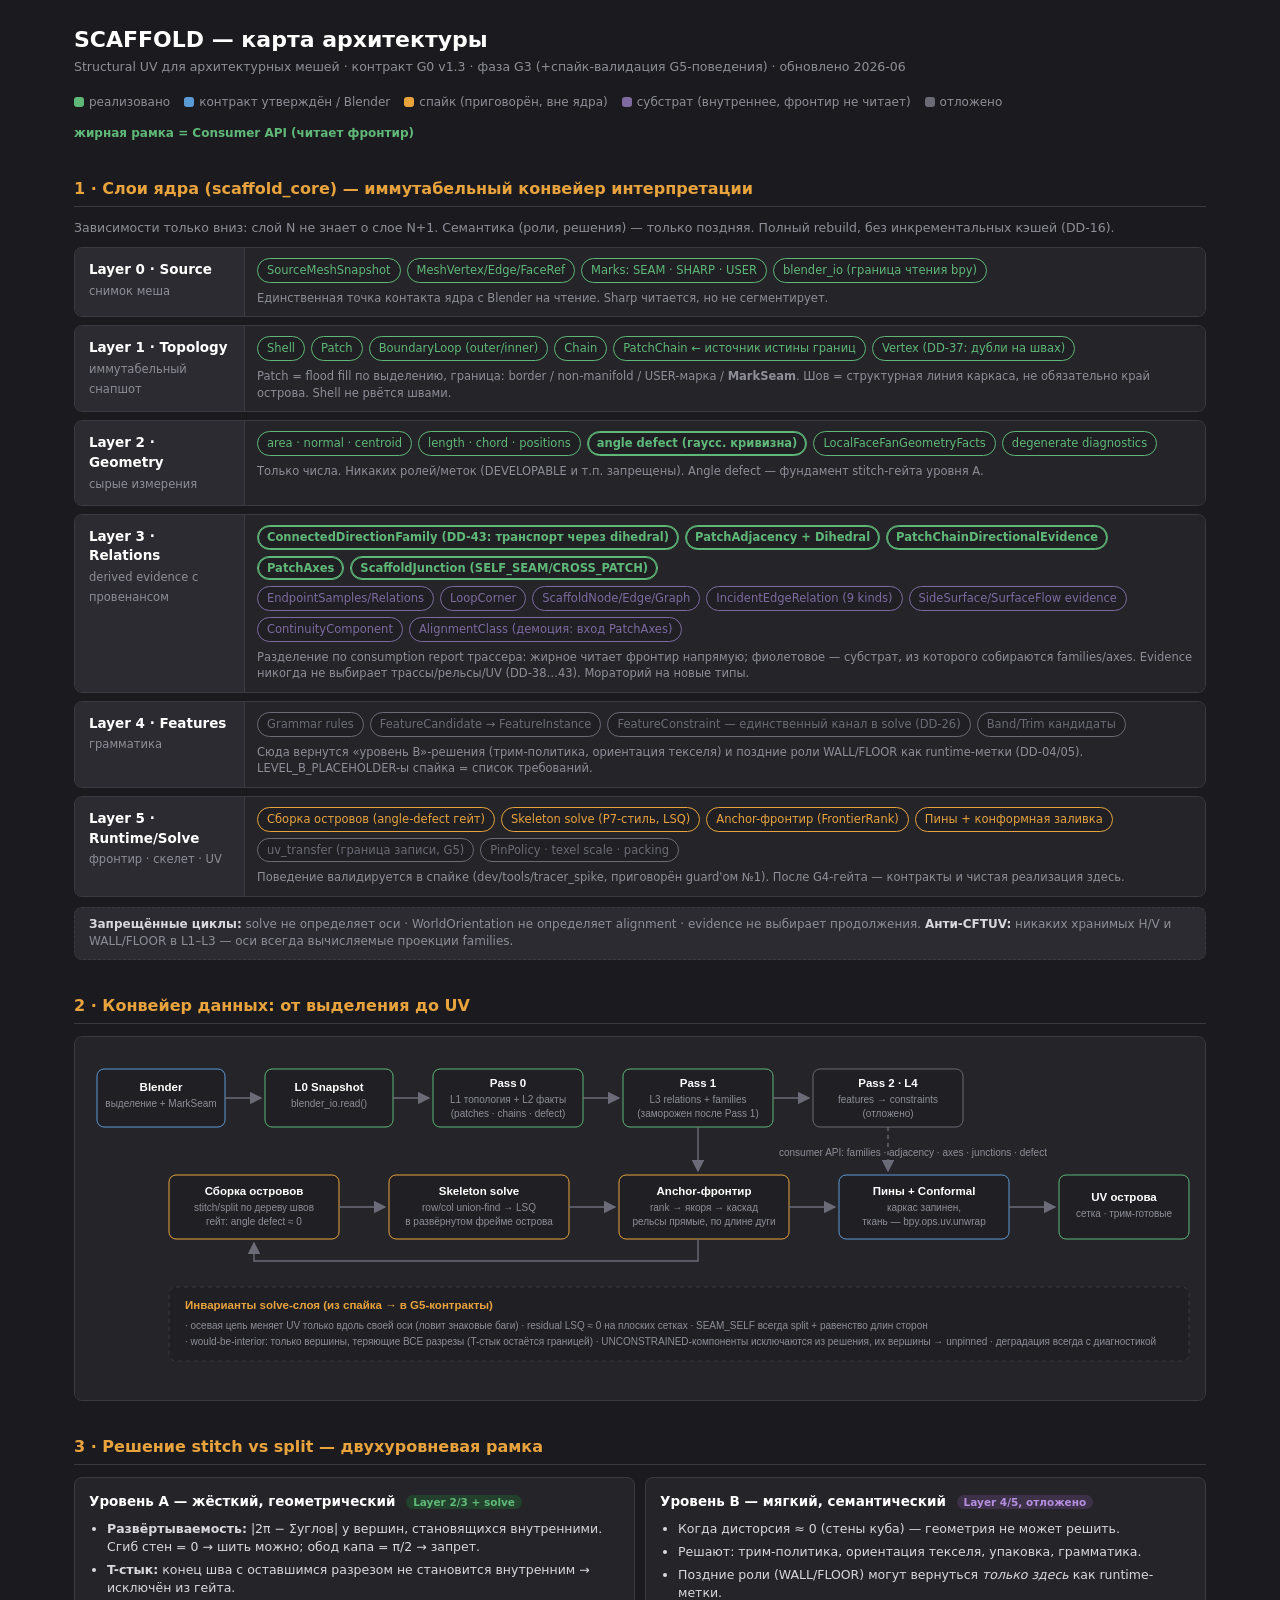
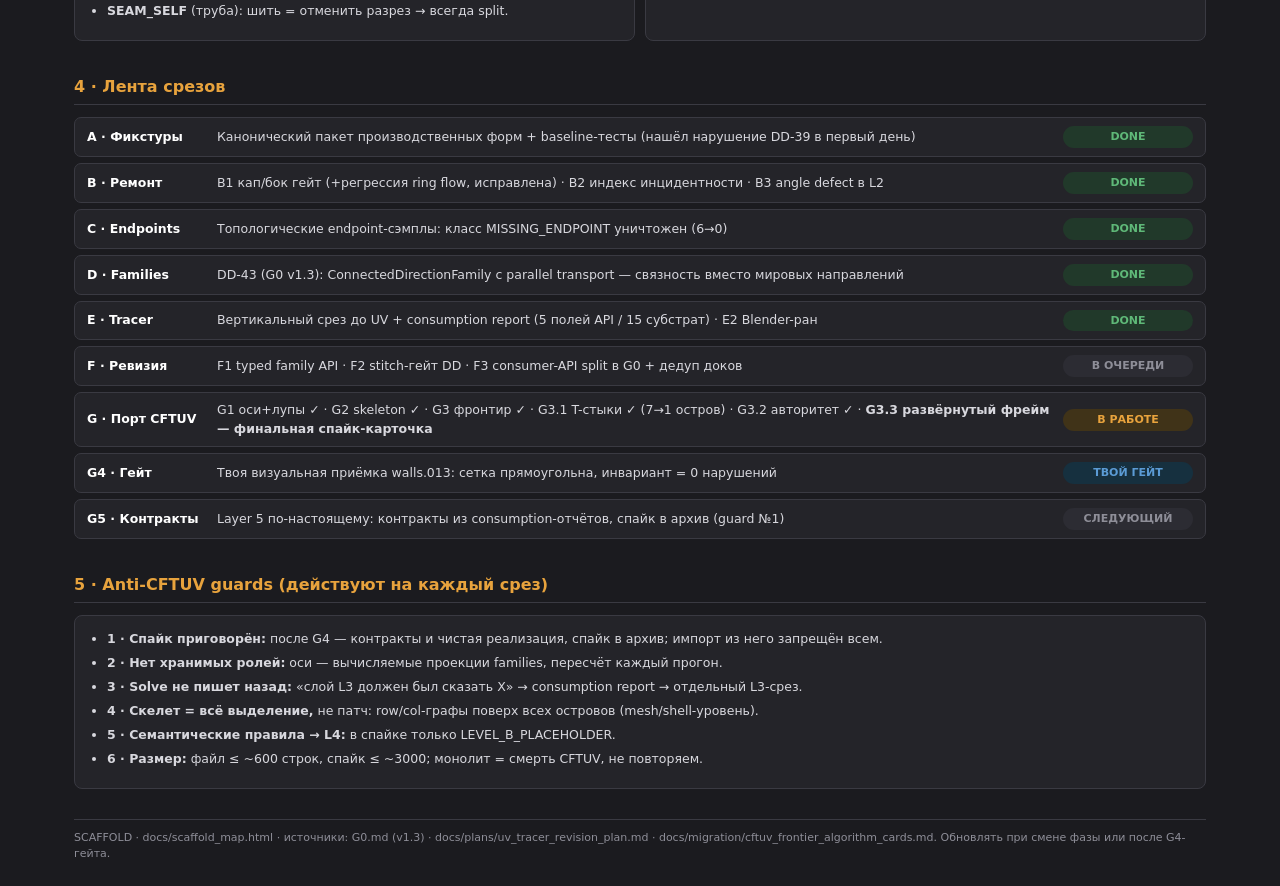
==== docs/scaffold_map.html @ 5257e140 "Add visual architecture map (docs/scaffold_map.html) https://claude.ai/code/session_01RPPLxQ7R5qpK4T" ====
<!DOCTYPE html>
<html lang="ru">
<head>
<meta charset="UTF-8">
<meta name="viewport" content="width=device-width, initial-scale=1.0">
<title>SCAFFOLD — карта архитектуры</title>
<style>
  :root{
    --bg:#1b1b1f; --panel:#242429; --panel2:#2b2b31; --line:#3a3a42;
    --text:#d8d8de; --dim:#8e8e98; --accent:#e8a33d;
    --ok:#5fb878; --contract:#5b9bd5; --spike:#e8a33d; --defer:#6b6b75; --warn:#d56b6b;
    --substrate:#7d6ba0;
  }
  *{box-sizing:border-box}
  body{background:var(--bg);color:var(--text);font:14px/1.45 "Segoe UI",system-ui,sans-serif;margin:0;padding:24px;max-width:1180px;margin-inline:auto}
  h1{font-size:22px;margin:0 0 2px;color:#fff}
  h2{font-size:16px;margin:34px 0 12px;color:var(--accent);border-bottom:1px solid var(--line);padding-bottom:6px}
  .sub{color:var(--dim);font-size:12.5px;margin-bottom:18px}
  .legend{display:flex;flex-wrap:wrap;gap:14px;font-size:12px;color:var(--dim);margin:10px 0 0}
  .dot{display:inline-block;width:10px;height:10px;border-radius:3px;margin-right:5px;vertical-align:-1px}
  /* layer stack */
  .layer{display:grid;grid-template-columns:170px 1fr;gap:0;border:1px solid var(--line);border-radius:8px;margin-bottom:8px;overflow:hidden}
  .layer .name{background:var(--panel2);padding:12px 14px;border-right:1px solid var(--line)}
  .layer .name b{display:block;color:#fff;font-size:13.5px}
  .layer .name span{font-size:11.5px;color:var(--dim)}
  .layer .body{background:var(--panel);padding:10px 12px}
  .chips{display:flex;flex-wrap:wrap;gap:6px}
  .chip{font-size:11.5px;padding:3px 9px;border-radius:20px;border:1px solid var(--line);background:#1f1f24;white-space:nowrap}
  .chip.ok{border-color:var(--ok);color:var(--ok)}
  .chip.contract{border-color:var(--contract);color:var(--contract)}
  .chip.spike{border-color:var(--spike);color:var(--spike)}
  .chip.defer{border-color:var(--defer);color:var(--defer)}
  .chip.substrate{border-color:var(--substrate);color:var(--substrate)}
  .chip.api{box-shadow:0 0 0 1px var(--ok) inset;font-weight:600}
  .note{font-size:11.5px;color:var(--dim);margin-top:7px}
  .rulebar{font-size:12px;color:var(--dim);background:var(--panel2);border:1px dashed var(--line);border-radius:8px;padding:8px 14px;margin:10px 0 0}
  .rulebar b{color:var(--text)}
  /* flow svg */
  .flowwrap{background:var(--panel);border:1px solid var(--line);border-radius:8px;padding:14px;overflow-x:auto}
  svg text{font:11.5px "Segoe UI",sans-serif;fill:var(--text)}
  svg .small{font-size:10px;fill:var(--dim)}
  svg .box{fill:#1f1f24;stroke:var(--line);rx:7}
  svg .ok{stroke:var(--ok)} svg .spike{stroke:var(--spike)} svg .defer{stroke:var(--defer)} svg .blender{stroke:var(--contract)}
  svg .arrow{stroke:#6c6c78;stroke-width:1.4;fill:none;marker-end:url(#arr)}
  svg .title{font-weight:600;fill:#fff}
  /* decision frame */
  .twocol{display:grid;grid-template-columns:1fr 1fr;gap:10px}
  .card{background:var(--panel);border:1px solid var(--line);border-radius:8px;padding:14px}
  .card h3{margin:0 0 8px;font-size:13.5px;color:#fff}
  .card ul{margin:0;padding-left:18px;font-size:12.5px}
  .card li{margin-bottom:5px}
  .card .tag{font-size:10.5px;padding:1px 7px;border-radius:10px;margin-left:6px}
  .tagA{background:#23402c;color:var(--ok)} .tagB{background:#3d3147;color:#b58ee0}
  /* timeline */
  .timeline{display:flex;flex-direction:column;gap:6px}
  .trow{display:grid;grid-template-columns:120px 1fr 130px;gap:10px;background:var(--panel);border:1px solid var(--line);border-radius:7px;padding:8px 12px;font-size:12.5px;align-items:center}
  .trow .slice{font-weight:600;color:#fff}
  .st{font-size:11px;text-align:center;padding:3px 8px;border-radius:12px;font-weight:600}
  .st.done{background:#21392a;color:var(--ok)} .st.wip{background:#403318;color:var(--spike)}
  .st.queue{background:#2c2c33;color:var(--dim)} .st.gate{background:#16303f;color:var(--contract)}
  .guards{font-size:12.5px}
  .guards li{margin-bottom:6px}
  footer{margin-top:30px;color:var(--dim);font-size:11px;border-top:1px solid var(--line);padding-top:10px}
</style>
</head>
<body>

<h1>SCAFFOLD — карта архитектуры</h1>
<div class="sub">Structural UV для архитектурных мешей · контракт G0 v1.3 · фаза G3 (+спайк-валидация G5-поведения) · обновлено 2026-06</div>
<div class="legend">
  <span><span class="dot" style="background:var(--ok)"></span>реализовано</span>
  <span><span class="dot" style="background:var(--contract)"></span>контракт утверждён / Blender</span>
  <span><span class="dot" style="background:var(--spike)"></span>спайк (приговорён, вне ядра)</span>
  <span><span class="dot" style="background:var(--substrate)"></span>субстрат (внутреннее, фронтир не читает)</span>
  <span><span class="dot" style="background:var(--defer)"></span>отложено</span>
  <span style="font-weight:600;color:var(--ok)">жирная рамка = Consumer API (читает фронтир)</span>
</div>

<h2>1 · Слои ядра (scaffold_core) — иммутабельный конвейер интерпретации</h2>
<div class="sub" style="margin-bottom:10px">Зависимости только вниз: слой N не знает о слое N+1. Семантика (роли, решения) — только поздняя. Полный rebuild, без инкрементальных кэшей (DD-16).</div>

<div class="layer">
  <div class="name"><b>Layer 0 · Source</b><span>снимок меша</span></div>
  <div class="body"><div class="chips">
    <span class="chip ok">SourceMeshSnapshot</span><span class="chip ok">MeshVertex/Edge/FaceRef</span>
    <span class="chip ok">Marks: SEAM · SHARP · USER</span><span class="chip ok">blender_io (граница чтения bpy)</span>
  </div><div class="note">Единственная точка контакта ядра с Blender на чтение. Sharp читается, но не сегментирует.</div></div>
</div>

<div class="layer">
  <div class="name"><b>Layer 1 · Topology</b><span>иммутабельный снапшот</span></div>
  <div class="body"><div class="chips">
    <span class="chip ok">Shell</span><span class="chip ok">Patch</span><span class="chip ok">BoundaryLoop (outer/inner)</span>
    <span class="chip ok">Chain</span><span class="chip ok">PatchChain ← источник истины границ</span><span class="chip ok">Vertex (DD-37: дубли на швах)</span>
  </div><div class="note">Patch = flood fill по выделению, граница: border / non-manifold / USER-марка / <b>MarkSeam</b>. Шов = структурная линия каркаса, не обязательно край острова. Shell не рвётся швами.</div></div>
</div>

<div class="layer">
  <div class="name"><b>Layer 2 · Geometry</b><span>сырые измерения</span></div>
  <div class="body"><div class="chips">
    <span class="chip ok">area · normal · centroid</span><span class="chip ok">length · chord · positions</span>
    <span class="chip ok api">angle defect (гаусс. кривизна)</span><span class="chip ok">LocalFaceFanGeometryFacts</span><span class="chip ok">degenerate diagnostics</span>
  </div><div class="note">Только числа. Никаких ролей/меток (DEVELOPABLE и т.п. запрещены). Angle defect — фундамент stitch-гейта уровня A.</div></div>
</div>

<div class="layer">
  <div class="name"><b>Layer 3 · Relations</b><span>derived evidence с провенансом</span></div>
  <div class="body">
    <div class="chips">
      <span class="chip ok api">ConnectedDirectionFamily (DD-43: транспорт через dihedral)</span>
      <span class="chip ok api">PatchAdjacency + Dihedral</span>
      <span class="chip ok api">PatchChainDirectionalEvidence</span>
      <span class="chip ok api">PatchAxes</span>
      <span class="chip ok api">ScaffoldJunction (SELF_SEAM/CROSS_PATCH)</span>
    </div>
    <div class="chips" style="margin-top:6px">
      <span class="chip substrate">EndpointSamples/Relations</span><span class="chip substrate">LoopCorner</span>
      <span class="chip substrate">ScaffoldNode/Edge/Graph</span><span class="chip substrate">IncidentEdgeRelation (9 kinds)</span>
      <span class="chip substrate">SideSurface/SurfaceFlow evidence</span><span class="chip substrate">ContinuityComponent</span>
      <span class="chip substrate">AlignmentClass (демоция: вход PatchAxes)</span>
    </div>
    <div class="note">Разделение по consumption report трассера: жирное читает фронтир напрямую; фиолетовое — субстрат, из которого собираются families/axes. Evidence никогда не выбирает трассы/рельсы/UV (DD-38…43). Мораторий на новые типы.</div>
  </div>
</div>

<div class="layer">
  <div class="name"><b>Layer 4 · Features</b><span>грамматика</span></div>
  <div class="body"><div class="chips">
    <span class="chip defer">Grammar rules</span><span class="chip defer">FeatureCandidate → FeatureInstance</span>
    <span class="chip defer">FeatureConstraint — единственный канал в solve (DD-26)</span><span class="chip defer">Band/Trim кандидаты</span>
  </div><div class="note">Сюда вернутся «уровень B»-решения (трим-политика, ориентация текселя) и поздние роли WALL/FLOOR как runtime-метки (DD-04/05). LEVEL_B_PLACEHOLDER-ы спайка = список требований.</div></div>
</div>

<div class="layer">
  <div class="name"><b>Layer 5 · Runtime/Solve</b><span>фронтир · скелет · UV</span></div>
  <div class="body"><div class="chips">
    <span class="chip spike">Сборка островов (angle-defect гейт)</span><span class="chip spike">Skeleton solve (P7-стиль, LSQ)</span>
    <span class="chip spike">Anchor-фронтир (FrontierRank)</span><span class="chip spike">Пины + конформная заливка</span>
    <span class="chip defer">uv_transfer (граница записи, G5)</span><span class="chip defer">PinPolicy · texel scale · packing</span>
  </div><div class="note">Поведение валидируется в спайке (dev/tools/tracer_spike, приговорён guard'ом №1). После G4-гейта — контракты и чистая реализация здесь.</div></div>
</div>

<div class="rulebar"><b>Запрещённые циклы:</b> solve не определяет оси · WorldOrientation не определяет alignment · evidence не выбирает продолжения. <b>Анти-CFTUV:</b> никаких хранимых H/V и WALL/FLOOR в L1–L3 — оси всегда вычисляемые проекции families.</div>

<h2>2 · Конвейер данных: от выделения до UV</h2>
<div class="flowwrap">
<svg viewBox="0 0 1110 330" width="1110" height="330">
  <defs><marker id="arr" markerWidth="9" markerHeight="9" refX="8" refY="4.5" orient="auto"><path d="M0,0 L9,4.5 L0,9 z" fill="#6c6c78"/></marker></defs>

  <!-- row 1: passes -->
  <rect class="box blender" x="8"   y="18" width="128" height="58"/>
  <text x="72"  y="40" text-anchor="middle" class="title">Blender</text>
  <text x="72"  y="56" text-anchor="middle" class="small">выделение + MarkSeam</text>

  <rect class="box ok" x="176" y="18" width="128" height="58"/>
  <text x="240" y="40" text-anchor="middle" class="title">L0 Snapshot</text>
  <text x="240" y="56" text-anchor="middle" class="small">blender_io.read()</text>

  <rect class="box ok" x="344" y="18" width="150" height="58"/>
  <text x="419" y="36" text-anchor="middle" class="title">Pass 0</text>
  <text x="419" y="52" text-anchor="middle" class="small">L1 топология + L2 факты</text>
  <text x="419" y="66" text-anchor="middle" class="small">(patches · chains · defect)</text>

  <rect class="box ok" x="534" y="18" width="150" height="58"/>
  <text x="609" y="36" text-anchor="middle" class="title">Pass 1</text>
  <text x="609" y="52" text-anchor="middle" class="small">L3 relations + families</text>
  <text x="609" y="66" text-anchor="middle" class="small">(заморожен после Pass 1)</text>

  <rect class="box defer" x="724" y="18" width="150" height="58"/>
  <text x="799" y="36" text-anchor="middle" class="title">Pass 2 · L4</text>
  <text x="799" y="52" text-anchor="middle" class="small">features → constraints</text>
  <text x="799" y="66" text-anchor="middle" class="small">(отложено)</text>

  <path class="arrow" d="M136 47 H172"/><path class="arrow" d="M304 47 H340"/>
  <path class="arrow" d="M494 47 H530"/><path class="arrow" d="M684 47 H720"/>

  <!-- down arrow to solve row -->
  <path class="arrow" d="M609 76 V120"/>
  <path class="arrow" d="M799 76 V120" stroke-dasharray="4 4"/>
  <text x="690" y="105" class="small">consumer API: families · adjacency · axes · junctions · defect</text>

  <!-- row 2: solve chain -->
  <rect class="box spike" x="80"  y="124" width="170" height="64"/>
  <text x="165" y="144" text-anchor="middle" class="title">Сборка островов</text>
  <text x="165" y="160" text-anchor="middle" class="small">stitch/split по дереву швов</text>
  <text x="165" y="174" text-anchor="middle" class="small">гейт: angle defect ≈ 0</text>

  <rect class="box spike" x="300" y="124" width="180" height="64"/>
  <text x="390" y="144" text-anchor="middle" class="title">Skeleton solve</text>
  <text x="390" y="160" text-anchor="middle" class="small">row/col union-find → LSQ</text>
  <text x="390" y="174" text-anchor="middle" class="small">в развёрнутом фрейме острова</text>

  <rect class="box spike" x="530" y="124" width="170" height="64"/>
  <text x="615" y="144" text-anchor="middle" class="title">Anchor-фронтир</text>
  <text x="615" y="160" text-anchor="middle" class="small">rank → якоря → каскад</text>
  <text x="615" y="174" text-anchor="middle" class="small">рельсы прямые, по длине дуги</text>

  <rect class="box blender" x="750" y="124" width="170" height="64"/>
  <text x="835" y="144" text-anchor="middle" class="title">Пины + Conformal</text>
  <text x="835" y="160" text-anchor="middle" class="small">каркас запинен,</text>
  <text x="835" y="174" text-anchor="middle" class="small">ткань — bpy.ops.uv.unwrap</text>

  <rect class="box ok" x="970" y="124" width="130" height="64"/>
  <text x="1035" y="150" text-anchor="middle" class="title">UV острова</text>
  <text x="1035" y="166" text-anchor="middle" class="small">сетка · трим-готовые</text>

  <path class="arrow" d="M609 188 V210 H165 V192" fill="none" transform="translate(0,0)"/>
  <path class="arrow" d="M250 156 H296"/><path class="arrow" d="M480 156 H526"/>
  <path class="arrow" d="M700 156 H746"/><path class="arrow" d="M920 156 H966"/>

  <!-- invariants strip -->
  <rect x="80" y="236" width="1020" height="74" rx="7" fill="#1f1f24" stroke="#3a3a42" stroke-dasharray="4 4"/>
  <text x="96" y="258" class="title" style="fill:#e8a33d">Инварианты solve-слоя (из спайка → в G5-контракты)</text>
  <text x="96" y="278" class="small">· осевая цепь меняет UV только вдоль своей оси (ловит знаковые баги) · residual LSQ ≈ 0 на плоских сетках · SEAM_SELF всегда split + равенство длин сторон</text>
  <text x="96" y="294" class="small">· would-be-interior: только вершины, теряющие ВСЕ разрезы (T-стык остаётся границей) · UNCONSTRAINED-компоненты исключаются из решения, их вершины → unpinned · деградация всегда с диагностикой</text>
</svg>
</div>

<h2>3 · Решение stitch vs split — двухуровневая рамка</h2>
<div class="twocol">
  <div class="card">
    <h3>Уровень A — жёсткий, геометрический <span class="tag tagA">Layer 2/3 + solve</span></h3>
    <ul>
      <li><b>Развёртываемость:</b> |2π − Σуглов| у вершин, становящихся внутренними. Сгиб стен = 0 → шить можно; обод капа = π/2 → запрет.</li>
      <li><b>T-стык:</b> конец шва с оставшимся разрезом не становится внутренним → исключён из гейта.</li>
      <li><b>SEAM_SELF</b> (труба): шить = отменить разрез → всегда split.</li>
    </ul>
  </div>
  <div class="card">
    <h3>Уровень B — мягкий, семантический <span class="tag tagB">Layer 4/5, отложено</span></h3>
    <ul>
      <li>Когда дисторсия ≈ 0 (стены куба) — геометрия не может решить.</li>
      <li>Решают: трим-политика, ориентация текселя, упаковка, грамматика.</li>
      <li>Поздние роли (WALL/FLOOR) могут вернуться <i>только здесь</i> как runtime-метки.</li>
    </ul>
  </div>
</div>

<h2>4 · Лента срезов</h2>
<div class="timeline">
  <div class="trow"><span class="slice">A · Фикстуры</span><span>Канонический пакет производственных форм + baseline-тесты (нашёл нарушение DD-39 в первый день)</span><span class="st done">DONE</span></div>
  <div class="trow"><span class="slice">B · Ремонт</span><span>B1 кап/бок гейт (+регрессия ring flow, исправлена) · B2 индекс инцидентности · B3 angle defect в L2</span><span class="st done">DONE</span></div>
  <div class="trow"><span class="slice">C · Endpoints</span><span>Топологические endpoint-сэмплы: класс MISSING_ENDPOINT уничтожен (6→0)</span><span class="st done">DONE</span></div>
  <div class="trow"><span class="slice">D · Families</span><span>DD-43 (G0 v1.3): ConnectedDirectionFamily с parallel transport — связность вместо мировых направлений</span><span class="st done">DONE</span></div>
  <div class="trow"><span class="slice">E · Tracer</span><span>Вертикальный срез до UV + consumption report (5 полей API / 15 субстрат) · E2 Blender-ран</span><span class="st done">DONE</span></div>
  <div class="trow"><span class="slice">F · Ревизия</span><span>F1 typed family API · F2 stitch-гейт DD · F3 consumer-API split в G0 + дедуп доков</span><span class="st queue">В ОЧЕРЕДИ</span></div>
  <div class="trow"><span class="slice">G · Порт CFTUV</span><span>G1 оси+лупы ✓ · G2 skeleton ✓ · G3 фронтир ✓ · G3.1 T-стыки ✓ (7→1 остров) · G3.2 авторитет ✓ · <b>G3.3 развёрнутый фрейм — финальная спайк-карточка</b></span><span class="st wip">В РАБОТЕ</span></div>
  <div class="trow"><span class="slice">G4 · Гейт</span><span>Твоя визуальная приёмка walls.013: сетка прямоугольна, инвариант = 0 нарушений</span><span class="st gate">ТВОЙ ГЕЙТ</span></div>
  <div class="trow"><span class="slice">G5 · Контракты</span><span>Layer 5 по-настоящему: контракты из consumption-отчётов, спайк в архив (guard №1)</span><span class="st queue">СЛЕДУЮЩИЙ</span></div>
</div>

<h2>5 · Anti-CFTUV guards (действуют на каждый срез)</h2>
<div class="card"><ul class="guards">
  <li><b>1 · Спайк приговорён:</b> после G4 — контракты и чистая реализация, спайк в архив; импорт из него запрещён всем.</li>
  <li><b>2 · Нет хранимых ролей:</b> оси — вычисляемые проекции families, пересчёт каждый прогон.</li>
  <li><b>3 · Solve не пишет назад:</b> «слой L3 должен был сказать X» → consumption report → отдельный L3-срез.</li>
  <li><b>4 · Скелет = всё выделение,</b> не патч: row/col-графы поверх всех островов (mesh/shell-уровень).</li>
  <li><b>5 · Семантические правила → L4:</b> в спайке только LEVEL_B_PLACEHOLDER.</li>
  <li><b>6 · Размер:</b> файл ≤ ~600 строк, спайк ≤ ~3000; монолит = смерть CFTUV, не повторяем.</li>
</ul></div>

<footer>SCAFFOLD · docs/scaffold_map.html · источники: G0.md (v1.3) · docs/plans/uv_tracer_revision_plan.md · docs/migration/cftuv_frontier_algorithm_cards.md. Обновлять при смене фазы или после G4-гейта.</footer>
</body>
</html>
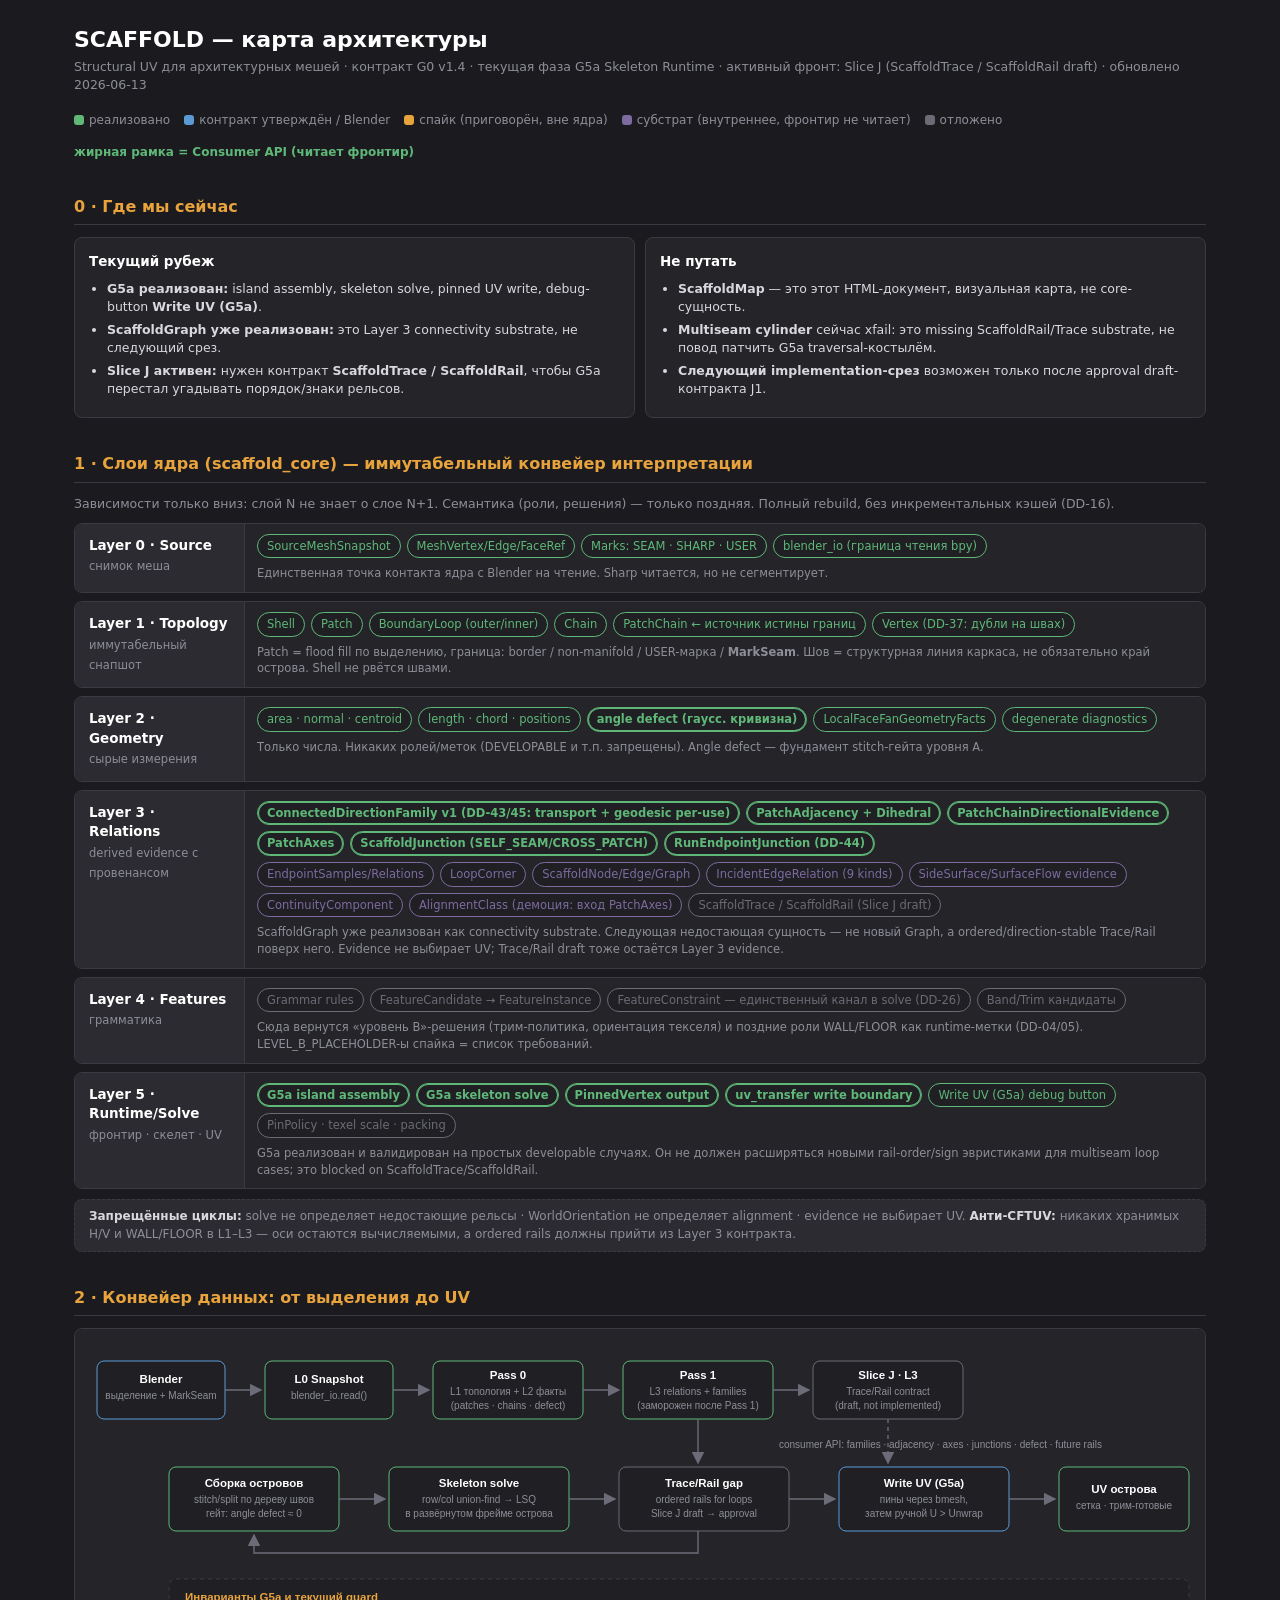
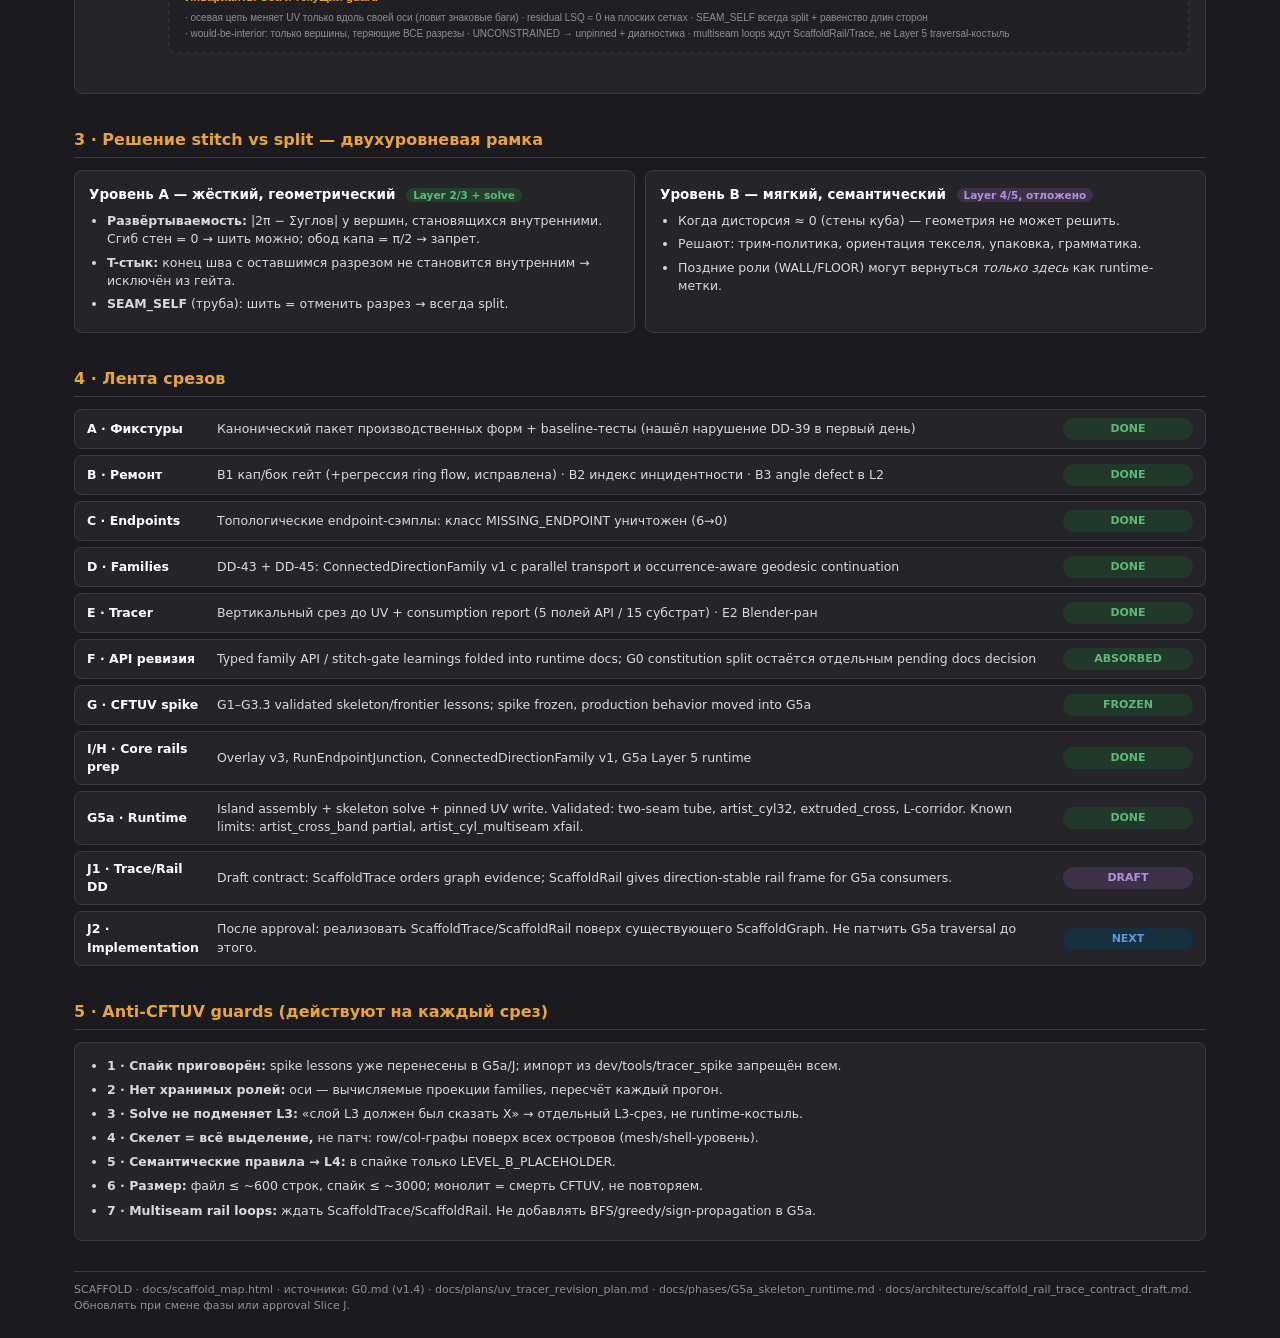
==== commit 9623e590: "Update scaffold_map.html" ====
--- a/docs/scaffold_map.html
+++ b/docs/scaffold_map.html
@@ -58,6 +58,8 @@
   .st{font-size:11px;text-align:center;padding:3px 8px;border-radius:12px;font-weight:600}
   .st.done{background:#21392a;color:var(--ok)} .st.wip{background:#403318;color:var(--spike)}
   .st.queue{background:#2c2c33;color:var(--dim)} .st.gate{background:#16303f;color:var(--contract)}
+  .st.active{background:#16303f;color:var(--contract)} .st.draft{background:#3d3147;color:#b58ee0}
+  .st.blocked{background:#402020;color:var(--warn)}
   .guards{font-size:12.5px}
   .guards li{margin-bottom:6px}
   footer{margin-top:30px;color:var(--dim);font-size:11px;border-top:1px solid var(--line);padding-top:10px}
@@ -66,7 +68,7 @@
 <body>
 
 <h1>SCAFFOLD — карта архитектуры</h1>
-<div class="sub">Structural UV для архитектурных мешей · контракт G0 v1.3 · фаза G3 (+спайк-валидация G5-поведения) · обновлено 2026-06</div>
+<div class="sub">Structural UV для архитектурных мешей · контракт G0 v1.4 · текущая фаза G5a Skeleton Runtime · активный фронт: Slice J (ScaffoldTrace / ScaffoldRail draft) · обновлено 2026-06-13</div>
 <div class="legend">
   <span><span class="dot" style="background:var(--ok)"></span>реализовано</span>
   <span><span class="dot" style="background:var(--contract)"></span>контракт утверждён / Blender</span>
@@ -76,6 +78,26 @@
   <span style="font-weight:600;color:var(--ok)">жирная рамка = Consumer API (читает фронтир)</span>
 </div>
 
+<h2>0 · Где мы сейчас</h2>
+<div class="twocol">
+  <div class="card">
+    <h3>Текущий рубеж</h3>
+    <ul>
+      <li><b>G5a реализован:</b> island assembly, skeleton solve, pinned UV write, debug-button <b>Write UV (G5a)</b>.</li>
+      <li><b>ScaffoldGraph уже реализован:</b> это Layer 3 connectivity substrate, не следующий срез.</li>
+      <li><b>Slice J активен:</b> нужен контракт <b>ScaffoldTrace / ScaffoldRail</b>, чтобы G5a перестал угадывать порядок/знаки рельсов.</li>
+    </ul>
+  </div>
+  <div class="card">
+    <h3>Не путать</h3>
+    <ul>
+      <li><b>ScaffoldMap</b> — это этот HTML-документ, визуальная карта, не core-сущность.</li>
+      <li><b>Multiseam cylinder</b> сейчас xfail: это missing ScaffoldRail/Trace substrate, не повод патчить G5a traversal-костылём.</li>
+      <li><b>Следующий implementation-срез</b> возможен только после approval draft-контракта J1.</li>
+    </ul>
+  </div>
+</div>
+
 <h2>1 · Слои ядра (scaffold_core) — иммутабельный конвейер интерпретации</h2>
 <div class="sub" style="margin-bottom:10px">Зависимости только вниз: слой N не знает о слое N+1. Семантика (роли, решения) — только поздняя. Полный rebuild, без инкрементальных кэшей (DD-16).</div>
 
@@ -107,19 +129,21 @@
   <div class="name"><b>Layer 3 · Relations</b><span>derived evidence с провенансом</span></div>
   <div class="body">
     <div class="chips">
-      <span class="chip ok api">ConnectedDirectionFamily (DD-43: транспорт через dihedral)</span>
+      <span class="chip ok api">ConnectedDirectionFamily v1 (DD-43/45: transport + geodesic per-use)</span>
       <span class="chip ok api">PatchAdjacency + Dihedral</span>
       <span class="chip ok api">PatchChainDirectionalEvidence</span>
       <span class="chip ok api">PatchAxes</span>
       <span class="chip ok api">ScaffoldJunction (SELF_SEAM/CROSS_PATCH)</span>
+      <span class="chip ok api">RunEndpointJunction (DD-44)</span>
     </div>
     <div class="chips" style="margin-top:6px">
       <span class="chip substrate">EndpointSamples/Relations</span><span class="chip substrate">LoopCorner</span>
       <span class="chip substrate">ScaffoldNode/Edge/Graph</span><span class="chip substrate">IncidentEdgeRelation (9 kinds)</span>
       <span class="chip substrate">SideSurface/SurfaceFlow evidence</span><span class="chip substrate">ContinuityComponent</span>
       <span class="chip substrate">AlignmentClass (демоция: вход PatchAxes)</span>
+      <span class="chip defer">ScaffoldTrace / ScaffoldRail (Slice J draft)</span>
     </div>
-    <div class="note">Разделение по consumption report трассера: жирное читает фронтир напрямую; фиолетовое — субстрат, из которого собираются families/axes. Evidence никогда не выбирает трассы/рельсы/UV (DD-38…43). Мораторий на новые типы.</div>
+    <div class="note">ScaffoldGraph уже реализован как connectivity substrate. Следующая недостающая сущность — не новый Graph, а ordered/direction-stable Trace/Rail поверх него. Evidence не выбирает UV; Trace/Rail draft тоже остаётся Layer 3 evidence.</div>
   </div>
 </div>
 
@@ -134,13 +158,13 @@
 <div class="layer">
   <div class="name"><b>Layer 5 · Runtime/Solve</b><span>фронтир · скелет · UV</span></div>
   <div class="body"><div class="chips">
-    <span class="chip spike">Сборка островов (angle-defect гейт)</span><span class="chip spike">Skeleton solve (P7-стиль, LSQ)</span>
-    <span class="chip spike">Anchor-фронтир (FrontierRank)</span><span class="chip spike">Пины + конформная заливка</span>
-    <span class="chip defer">uv_transfer (граница записи, G5)</span><span class="chip defer">PinPolicy · texel scale · packing</span>
-  </div><div class="note">Поведение валидируется в спайке (dev/tools/tracer_spike, приговорён guard'ом №1). После G4-гейта — контракты и чистая реализация здесь.</div></div>
-</div>
-
-<div class="rulebar"><b>Запрещённые циклы:</b> solve не определяет оси · WorldOrientation не определяет alignment · evidence не выбирает продолжения. <b>Анти-CFTUV:</b> никаких хранимых H/V и WALL/FLOOR в L1–L3 — оси всегда вычисляемые проекции families.</div>
+    <span class="chip ok api">G5a island assembly</span><span class="chip ok api">G5a skeleton solve</span>
+    <span class="chip ok api">PinnedVertex output</span><span class="chip ok api">uv_transfer write boundary</span>
+    <span class="chip ok">Write UV (G5a) debug button</span><span class="chip defer">PinPolicy · texel scale · packing</span>
+  </div><div class="note">G5a реализован и валидирован на простых developable случаях. Он не должен расширяться новыми rail-order/sign эвристиками для multiseam loop cases; это blocked on ScaffoldTrace/ScaffoldRail.</div></div>
+</div>
+
+<div class="rulebar"><b>Запрещённые циклы:</b> solve не определяет недостающие рельсы · WorldOrientation не определяет alignment · evidence не выбирает UV. <b>Анти-CFTUV:</b> никаких хранимых H/V и WALL/FLOOR в L1–L3 — оси остаются вычисляемыми, а ordered rails должны прийти из Layer 3 контракта.</div>
 
 <h2>2 · Конвейер данных: от выделения до UV</h2>
 <div class="flowwrap">
@@ -167,9 +191,9 @@
   <text x="609" y="66" text-anchor="middle" class="small">(заморожен после Pass 1)</text>
 
   <rect class="box defer" x="724" y="18" width="150" height="58"/>
-  <text x="799" y="36" text-anchor="middle" class="title">Pass 2 · L4</text>
-  <text x="799" y="52" text-anchor="middle" class="small">features → constraints</text>
-  <text x="799" y="66" text-anchor="middle" class="small">(отложено)</text>
+  <text x="799" y="36" text-anchor="middle" class="title">Slice J · L3</text>
+  <text x="799" y="52" text-anchor="middle" class="small">Trace/Rail contract</text>
+  <text x="799" y="66" text-anchor="middle" class="small">(draft, not implemented)</text>
 
   <path class="arrow" d="M136 47 H172"/><path class="arrow" d="M304 47 H340"/>
   <path class="arrow" d="M494 47 H530"/><path class="arrow" d="M684 47 H720"/>
@@ -177,28 +201,28 @@
   <!-- down arrow to solve row -->
   <path class="arrow" d="M609 76 V120"/>
   <path class="arrow" d="M799 76 V120" stroke-dasharray="4 4"/>
-  <text x="690" y="105" class="small">consumer API: families · adjacency · axes · junctions · defect</text>
+  <text x="690" y="105" class="small">consumer API: families · adjacency · axes · junctions · defect · future rails</text>
 
   <!-- row 2: solve chain -->
-  <rect class="box spike" x="80"  y="124" width="170" height="64"/>
+  <rect class="box ok" x="80"  y="124" width="170" height="64"/>
   <text x="165" y="144" text-anchor="middle" class="title">Сборка островов</text>
   <text x="165" y="160" text-anchor="middle" class="small">stitch/split по дереву швов</text>
   <text x="165" y="174" text-anchor="middle" class="small">гейт: angle defect ≈ 0</text>
 
-  <rect class="box spike" x="300" y="124" width="180" height="64"/>
+  <rect class="box ok" x="300" y="124" width="180" height="64"/>
   <text x="390" y="144" text-anchor="middle" class="title">Skeleton solve</text>
   <text x="390" y="160" text-anchor="middle" class="small">row/col union-find → LSQ</text>
   <text x="390" y="174" text-anchor="middle" class="small">в развёрнутом фрейме острова</text>
 
-  <rect class="box spike" x="530" y="124" width="170" height="64"/>
-  <text x="615" y="144" text-anchor="middle" class="title">Anchor-фронтир</text>
-  <text x="615" y="160" text-anchor="middle" class="small">rank → якоря → каскад</text>
-  <text x="615" y="174" text-anchor="middle" class="small">рельсы прямые, по длине дуги</text>
+  <rect class="box defer" x="530" y="124" width="170" height="64"/>
+  <text x="615" y="144" text-anchor="middle" class="title">Trace/Rail gap</text>
+  <text x="615" y="160" text-anchor="middle" class="small">ordered rails for loops</text>
+  <text x="615" y="174" text-anchor="middle" class="small">Slice J draft → approval</text>
 
   <rect class="box blender" x="750" y="124" width="170" height="64"/>
-  <text x="835" y="144" text-anchor="middle" class="title">Пины + Conformal</text>
-  <text x="835" y="160" text-anchor="middle" class="small">каркас запинен,</text>
-  <text x="835" y="174" text-anchor="middle" class="small">ткань — bpy.ops.uv.unwrap</text>
+  <text x="835" y="144" text-anchor="middle" class="title">Write UV (G5a)</text>
+  <text x="835" y="160" text-anchor="middle" class="small">пины через bmesh,</text>
+  <text x="835" y="174" text-anchor="middle" class="small">затем ручной U > Unwrap</text>
 
   <rect class="box ok" x="970" y="124" width="130" height="64"/>
   <text x="1035" y="150" text-anchor="middle" class="title">UV острова</text>
@@ -210,9 +234,9 @@
 
   <!-- invariants strip -->
   <rect x="80" y="236" width="1020" height="74" rx="7" fill="#1f1f24" stroke="#3a3a42" stroke-dasharray="4 4"/>
-  <text x="96" y="258" class="title" style="fill:#e8a33d">Инварианты solve-слоя (из спайка → в G5-контракты)</text>
+  <text x="96" y="258" class="title" style="fill:#e8a33d">Инварианты G5a и текущий guard</text>
   <text x="96" y="278" class="small">· осевая цепь меняет UV только вдоль своей оси (ловит знаковые баги) · residual LSQ ≈ 0 на плоских сетках · SEAM_SELF всегда split + равенство длин сторон</text>
-  <text x="96" y="294" class="small">· would-be-interior: только вершины, теряющие ВСЕ разрезы (T-стык остаётся границей) · UNCONSTRAINED-компоненты исключаются из решения, их вершины → unpinned · деградация всегда с диагностикой</text>
+  <text x="96" y="294" class="small">· would-be-interior: только вершины, теряющие ВСЕ разрезы · UNCONSTRAINED → unpinned + диагностика · multiseam loops ждут ScaffoldRail/Trace, не Layer 5 traversal-костыль</text>
 </svg>
 </div>
 
@@ -241,24 +265,27 @@
   <div class="trow"><span class="slice">A · Фикстуры</span><span>Канонический пакет производственных форм + baseline-тесты (нашёл нарушение DD-39 в первый день)</span><span class="st done">DONE</span></div>
   <div class="trow"><span class="slice">B · Ремонт</span><span>B1 кап/бок гейт (+регрессия ring flow, исправлена) · B2 индекс инцидентности · B3 angle defect в L2</span><span class="st done">DONE</span></div>
   <div class="trow"><span class="slice">C · Endpoints</span><span>Топологические endpoint-сэмплы: класс MISSING_ENDPOINT уничтожен (6→0)</span><span class="st done">DONE</span></div>
-  <div class="trow"><span class="slice">D · Families</span><span>DD-43 (G0 v1.3): ConnectedDirectionFamily с parallel transport — связность вместо мировых направлений</span><span class="st done">DONE</span></div>
+  <div class="trow"><span class="slice">D · Families</span><span>DD-43 + DD-45: ConnectedDirectionFamily v1 с parallel transport и occurrence-aware geodesic continuation</span><span class="st done">DONE</span></div>
   <div class="trow"><span class="slice">E · Tracer</span><span>Вертикальный срез до UV + consumption report (5 полей API / 15 субстрат) · E2 Blender-ран</span><span class="st done">DONE</span></div>
-  <div class="trow"><span class="slice">F · Ревизия</span><span>F1 typed family API · F2 stitch-гейт DD · F3 consumer-API split в G0 + дедуп доков</span><span class="st queue">В ОЧЕРЕДИ</span></div>
-  <div class="trow"><span class="slice">G · Порт CFTUV</span><span>G1 оси+лупы ✓ · G2 skeleton ✓ · G3 фронтир ✓ · G3.1 T-стыки ✓ (7→1 остров) · G3.2 авторитет ✓ · <b>G3.3 развёрнутый фрейм — финальная спайк-карточка</b></span><span class="st wip">В РАБОТЕ</span></div>
-  <div class="trow"><span class="slice">G4 · Гейт</span><span>Твоя визуальная приёмка walls.013: сетка прямоугольна, инвариант = 0 нарушений</span><span class="st gate">ТВОЙ ГЕЙТ</span></div>
-  <div class="trow"><span class="slice">G5 · Контракты</span><span>Layer 5 по-настоящему: контракты из consumption-отчётов, спайк в архив (guard №1)</span><span class="st queue">СЛЕДУЮЩИЙ</span></div>
+  <div class="trow"><span class="slice">F · API ревизия</span><span>Typed family API / stitch-gate learnings folded into runtime docs; G0 constitution split остаётся отдельным pending docs decision</span><span class="st done">ABSORBED</span></div>
+  <div class="trow"><span class="slice">G · CFTUV spike</span><span>G1–G3.3 validated skeleton/frontier lessons; spike frozen, production behavior moved into G5a</span><span class="st done">FROZEN</span></div>
+  <div class="trow"><span class="slice">I/H · Core rails prep</span><span>Overlay v3, RunEndpointJunction, ConnectedDirectionFamily v1, G5a Layer 5 runtime</span><span class="st done">DONE</span></div>
+  <div class="trow"><span class="slice">G5a · Runtime</span><span>Island assembly + skeleton solve + pinned UV write. Validated: two-seam tube, artist_cyl32, extruded_cross, L-corridor. Known limits: artist_cross_band partial, artist_cyl_multiseam xfail.</span><span class="st done">DONE</span></div>
+  <div class="trow"><span class="slice">J1 · Trace/Rail DD</span><span>Draft contract: ScaffoldTrace orders graph evidence; ScaffoldRail gives direction-stable rail frame for G5a consumers.</span><span class="st draft">DRAFT</span></div>
+  <div class="trow"><span class="slice">J2 · Implementation</span><span>После approval: реализовать ScaffoldTrace/ScaffoldRail поверх существующего ScaffoldGraph. Не патчить G5a traversal до этого.</span><span class="st active">NEXT</span></div>
 </div>
 
 <h2>5 · Anti-CFTUV guards (действуют на каждый срез)</h2>
 <div class="card"><ul class="guards">
-  <li><b>1 · Спайк приговорён:</b> после G4 — контракты и чистая реализация, спайк в архив; импорт из него запрещён всем.</li>
+  <li><b>1 · Спайк приговорён:</b> spike lessons уже перенесены в G5a/J; импорт из dev/tools/tracer_spike запрещён всем.</li>
   <li><b>2 · Нет хранимых ролей:</b> оси — вычисляемые проекции families, пересчёт каждый прогон.</li>
-  <li><b>3 · Solve не пишет назад:</b> «слой L3 должен был сказать X» → consumption report → отдельный L3-срез.</li>
+  <li><b>3 · Solve не подменяет L3:</b> «слой L3 должен был сказать X» → отдельный L3-срез, не runtime-костыль.</li>
   <li><b>4 · Скелет = всё выделение,</b> не патч: row/col-графы поверх всех островов (mesh/shell-уровень).</li>
   <li><b>5 · Семантические правила → L4:</b> в спайке только LEVEL_B_PLACEHOLDER.</li>
   <li><b>6 · Размер:</b> файл ≤ ~600 строк, спайк ≤ ~3000; монолит = смерть CFTUV, не повторяем.</li>
+  <li><b>7 · Multiseam rail loops:</b> ждать ScaffoldTrace/ScaffoldRail. Не добавлять BFS/greedy/sign-propagation в G5a.</li>
 </ul></div>
 
-<footer>SCAFFOLD · docs/scaffold_map.html · источники: G0.md (v1.3) · docs/plans/uv_tracer_revision_plan.md · docs/migration/cftuv_frontier_algorithm_cards.md. Обновлять при смене фазы или после G4-гейта.</footer>
+<footer>SCAFFOLD · docs/scaffold_map.html · источники: G0.md (v1.4) · docs/plans/uv_tracer_revision_plan.md · docs/phases/G5a_skeleton_runtime.md · docs/architecture/scaffold_rail_trace_contract_draft.md. Обновлять при смене фазы или approval Slice J.</footer>
 </body>
 </html>
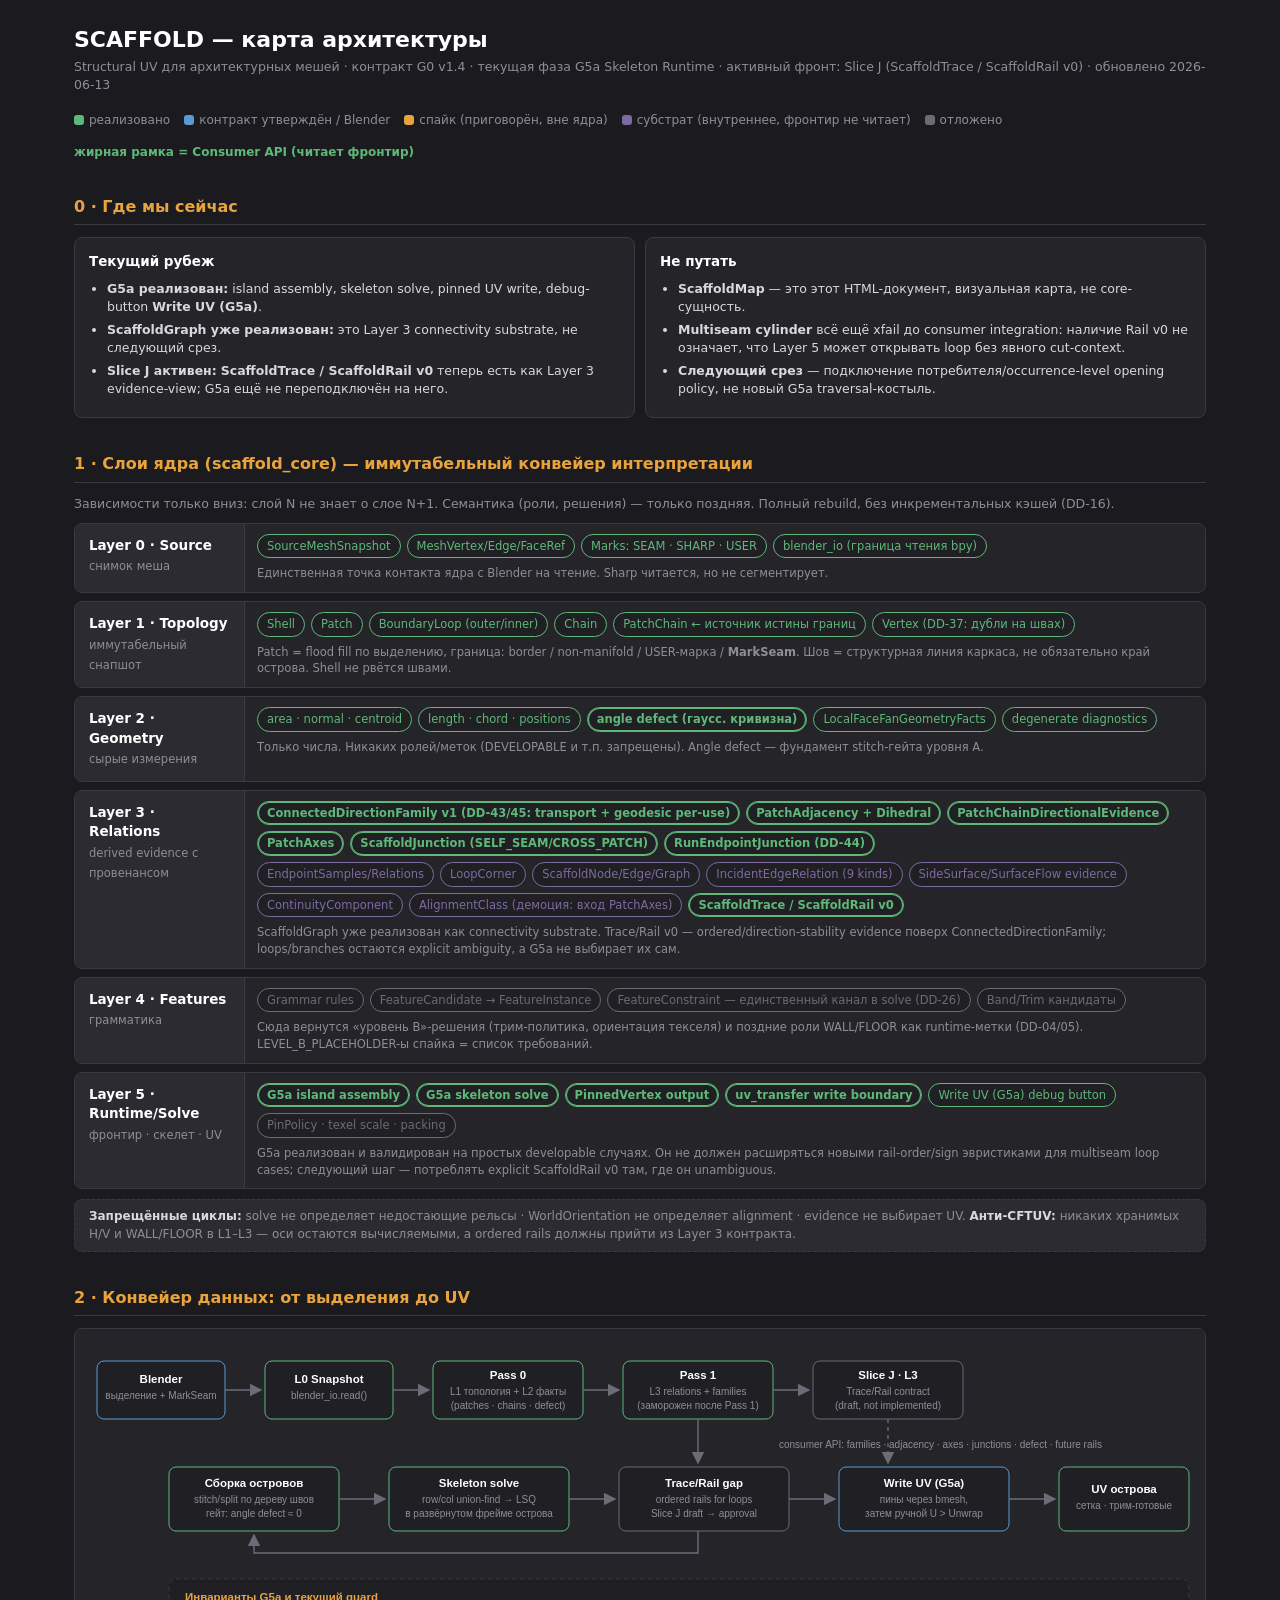
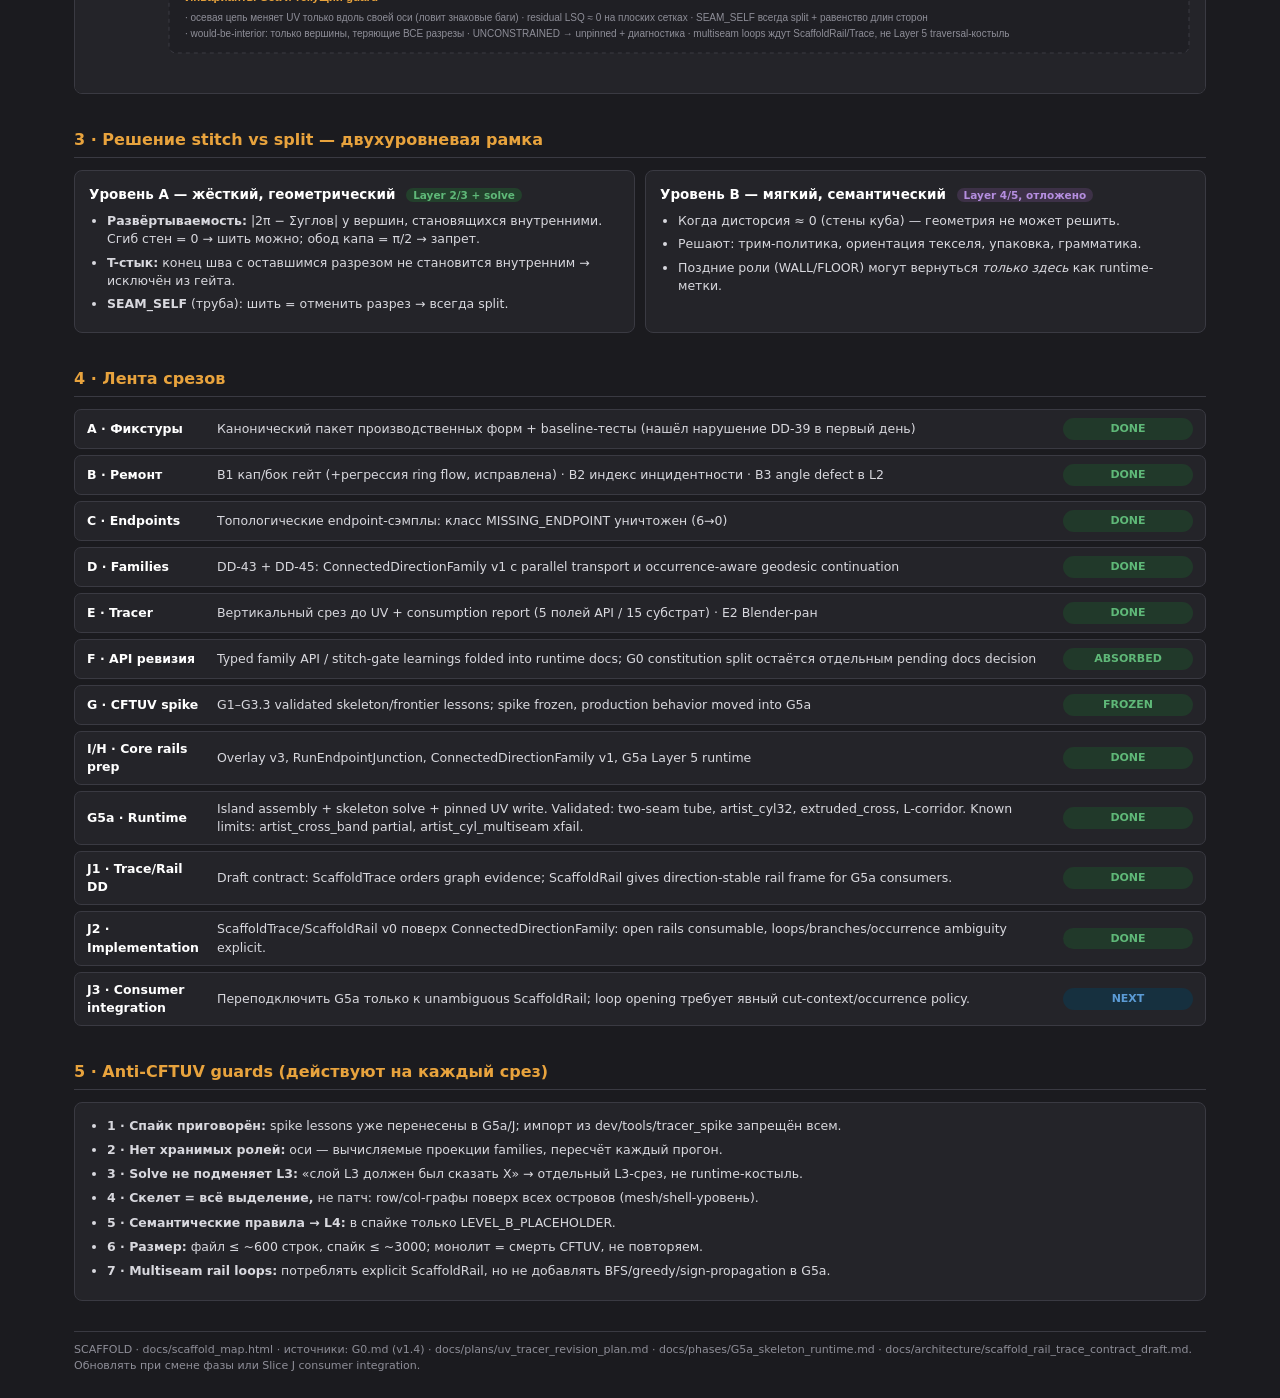
==== commit dd9f0f25: "Implement ScaffoldTrace and ScaffoldRail v0" ====
--- a/docs/scaffold_map.html
+++ b/docs/scaffold_map.html
@@ -68,7 +68,7 @@
 <body>
 
 <h1>SCAFFOLD — карта архитектуры</h1>
-<div class="sub">Structural UV для архитектурных мешей · контракт G0 v1.4 · текущая фаза G5a Skeleton Runtime · активный фронт: Slice J (ScaffoldTrace / ScaffoldRail draft) · обновлено 2026-06-13</div>
+<div class="sub">Structural UV для архитектурных мешей · контракт G0 v1.4 · текущая фаза G5a Skeleton Runtime · активный фронт: Slice J (ScaffoldTrace / ScaffoldRail v0) · обновлено 2026-06-13</div>
 <div class="legend">
   <span><span class="dot" style="background:var(--ok)"></span>реализовано</span>
   <span><span class="dot" style="background:var(--contract)"></span>контракт утверждён / Blender</span>
@@ -85,15 +85,15 @@
     <ul>
       <li><b>G5a реализован:</b> island assembly, skeleton solve, pinned UV write, debug-button <b>Write UV (G5a)</b>.</li>
       <li><b>ScaffoldGraph уже реализован:</b> это Layer 3 connectivity substrate, не следующий срез.</li>
-      <li><b>Slice J активен:</b> нужен контракт <b>ScaffoldTrace / ScaffoldRail</b>, чтобы G5a перестал угадывать порядок/знаки рельсов.</li>
+      <li><b>Slice J активен:</b> <b>ScaffoldTrace / ScaffoldRail v0</b> теперь есть как Layer 3 evidence-view; G5a ещё не переподключён на него.</li>
     </ul>
   </div>
   <div class="card">
     <h3>Не путать</h3>
     <ul>
       <li><b>ScaffoldMap</b> — это этот HTML-документ, визуальная карта, не core-сущность.</li>
-      <li><b>Multiseam cylinder</b> сейчас xfail: это missing ScaffoldRail/Trace substrate, не повод патчить G5a traversal-костылём.</li>
-      <li><b>Следующий implementation-срез</b> возможен только после approval draft-контракта J1.</li>
+      <li><b>Multiseam cylinder</b> всё ещё xfail до consumer integration: наличие Rail v0 не означает, что Layer 5 может открывать loop без явного cut-context.</li>
+      <li><b>Следующий срез</b> — подключение потребителя/occurrence-level opening policy, не новый G5a traversal-костыль.</li>
     </ul>
   </div>
 </div>
@@ -141,9 +141,9 @@
       <span class="chip substrate">ScaffoldNode/Edge/Graph</span><span class="chip substrate">IncidentEdgeRelation (9 kinds)</span>
       <span class="chip substrate">SideSurface/SurfaceFlow evidence</span><span class="chip substrate">ContinuityComponent</span>
       <span class="chip substrate">AlignmentClass (демоция: вход PatchAxes)</span>
-      <span class="chip defer">ScaffoldTrace / ScaffoldRail (Slice J draft)</span>
+      <span class="chip ok api">ScaffoldTrace / ScaffoldRail v0</span>
     </div>
-    <div class="note">ScaffoldGraph уже реализован как connectivity substrate. Следующая недостающая сущность — не новый Graph, а ordered/direction-stable Trace/Rail поверх него. Evidence не выбирает UV; Trace/Rail draft тоже остаётся Layer 3 evidence.</div>
+    <div class="note">ScaffoldGraph уже реализован как connectivity substrate. Trace/Rail v0 — ordered/direction-stability evidence поверх ConnectedDirectionFamily; loops/branches остаются explicit ambiguity, а G5a не выбирает их сам.</div>
   </div>
 </div>
 
@@ -161,7 +161,7 @@
     <span class="chip ok api">G5a island assembly</span><span class="chip ok api">G5a skeleton solve</span>
     <span class="chip ok api">PinnedVertex output</span><span class="chip ok api">uv_transfer write boundary</span>
     <span class="chip ok">Write UV (G5a) debug button</span><span class="chip defer">PinPolicy · texel scale · packing</span>
-  </div><div class="note">G5a реализован и валидирован на простых developable случаях. Он не должен расширяться новыми rail-order/sign эвристиками для multiseam loop cases; это blocked on ScaffoldTrace/ScaffoldRail.</div></div>
+  </div><div class="note">G5a реализован и валидирован на простых developable случаях. Он не должен расширяться новыми rail-order/sign эвристиками для multiseam loop cases; следующий шаг — потреблять explicit ScaffoldRail v0 там, где он unambiguous.</div></div>
 </div>
 
 <div class="rulebar"><b>Запрещённые циклы:</b> solve не определяет недостающие рельсы · WorldOrientation не определяет alignment · evidence не выбирает UV. <b>Анти-CFTUV:</b> никаких хранимых H/V и WALL/FLOOR в L1–L3 — оси остаются вычисляемыми, а ordered rails должны прийти из Layer 3 контракта.</div>
@@ -271,8 +271,9 @@
   <div class="trow"><span class="slice">G · CFTUV spike</span><span>G1–G3.3 validated skeleton/frontier lessons; spike frozen, production behavior moved into G5a</span><span class="st done">FROZEN</span></div>
   <div class="trow"><span class="slice">I/H · Core rails prep</span><span>Overlay v3, RunEndpointJunction, ConnectedDirectionFamily v1, G5a Layer 5 runtime</span><span class="st done">DONE</span></div>
   <div class="trow"><span class="slice">G5a · Runtime</span><span>Island assembly + skeleton solve + pinned UV write. Validated: two-seam tube, artist_cyl32, extruded_cross, L-corridor. Known limits: artist_cross_band partial, artist_cyl_multiseam xfail.</span><span class="st done">DONE</span></div>
-  <div class="trow"><span class="slice">J1 · Trace/Rail DD</span><span>Draft contract: ScaffoldTrace orders graph evidence; ScaffoldRail gives direction-stable rail frame for G5a consumers.</span><span class="st draft">DRAFT</span></div>
-  <div class="trow"><span class="slice">J2 · Implementation</span><span>После approval: реализовать ScaffoldTrace/ScaffoldRail поверх существующего ScaffoldGraph. Не патчить G5a traversal до этого.</span><span class="st active">NEXT</span></div>
+  <div class="trow"><span class="slice">J1 · Trace/Rail DD</span><span>Draft contract: ScaffoldTrace orders graph evidence; ScaffoldRail gives direction-stable rail frame for G5a consumers.</span><span class="st done">DONE</span></div>
+  <div class="trow"><span class="slice">J2 · Implementation</span><span>ScaffoldTrace/ScaffoldRail v0 поверх ConnectedDirectionFamily: open rails consumable, loops/branches/occurrence ambiguity explicit.</span><span class="st done">DONE</span></div>
+  <div class="trow"><span class="slice">J3 · Consumer integration</span><span>Переподключить G5a только к unambiguous ScaffoldRail; loop opening требует явный cut-context/occurrence policy.</span><span class="st active">NEXT</span></div>
 </div>
 
 <h2>5 · Anti-CFTUV guards (действуют на каждый срез)</h2>
@@ -283,9 +284,9 @@
   <li><b>4 · Скелет = всё выделение,</b> не патч: row/col-графы поверх всех островов (mesh/shell-уровень).</li>
   <li><b>5 · Семантические правила → L4:</b> в спайке только LEVEL_B_PLACEHOLDER.</li>
   <li><b>6 · Размер:</b> файл ≤ ~600 строк, спайк ≤ ~3000; монолит = смерть CFTUV, не повторяем.</li>
-  <li><b>7 · Multiseam rail loops:</b> ждать ScaffoldTrace/ScaffoldRail. Не добавлять BFS/greedy/sign-propagation в G5a.</li>
+  <li><b>7 · Multiseam rail loops:</b> потреблять explicit ScaffoldRail, но не добавлять BFS/greedy/sign-propagation в G5a.</li>
 </ul></div>
 
-<footer>SCAFFOLD · docs/scaffold_map.html · источники: G0.md (v1.4) · docs/plans/uv_tracer_revision_plan.md · docs/phases/G5a_skeleton_runtime.md · docs/architecture/scaffold_rail_trace_contract_draft.md. Обновлять при смене фазы или approval Slice J.</footer>
+<footer>SCAFFOLD · docs/scaffold_map.html · источники: G0.md (v1.4) · docs/plans/uv_tracer_revision_plan.md · docs/phases/G5a_skeleton_runtime.md · docs/architecture/scaffold_rail_trace_contract_draft.md. Обновлять при смене фазы или Slice J consumer integration.</footer>
 </body>
 </html>
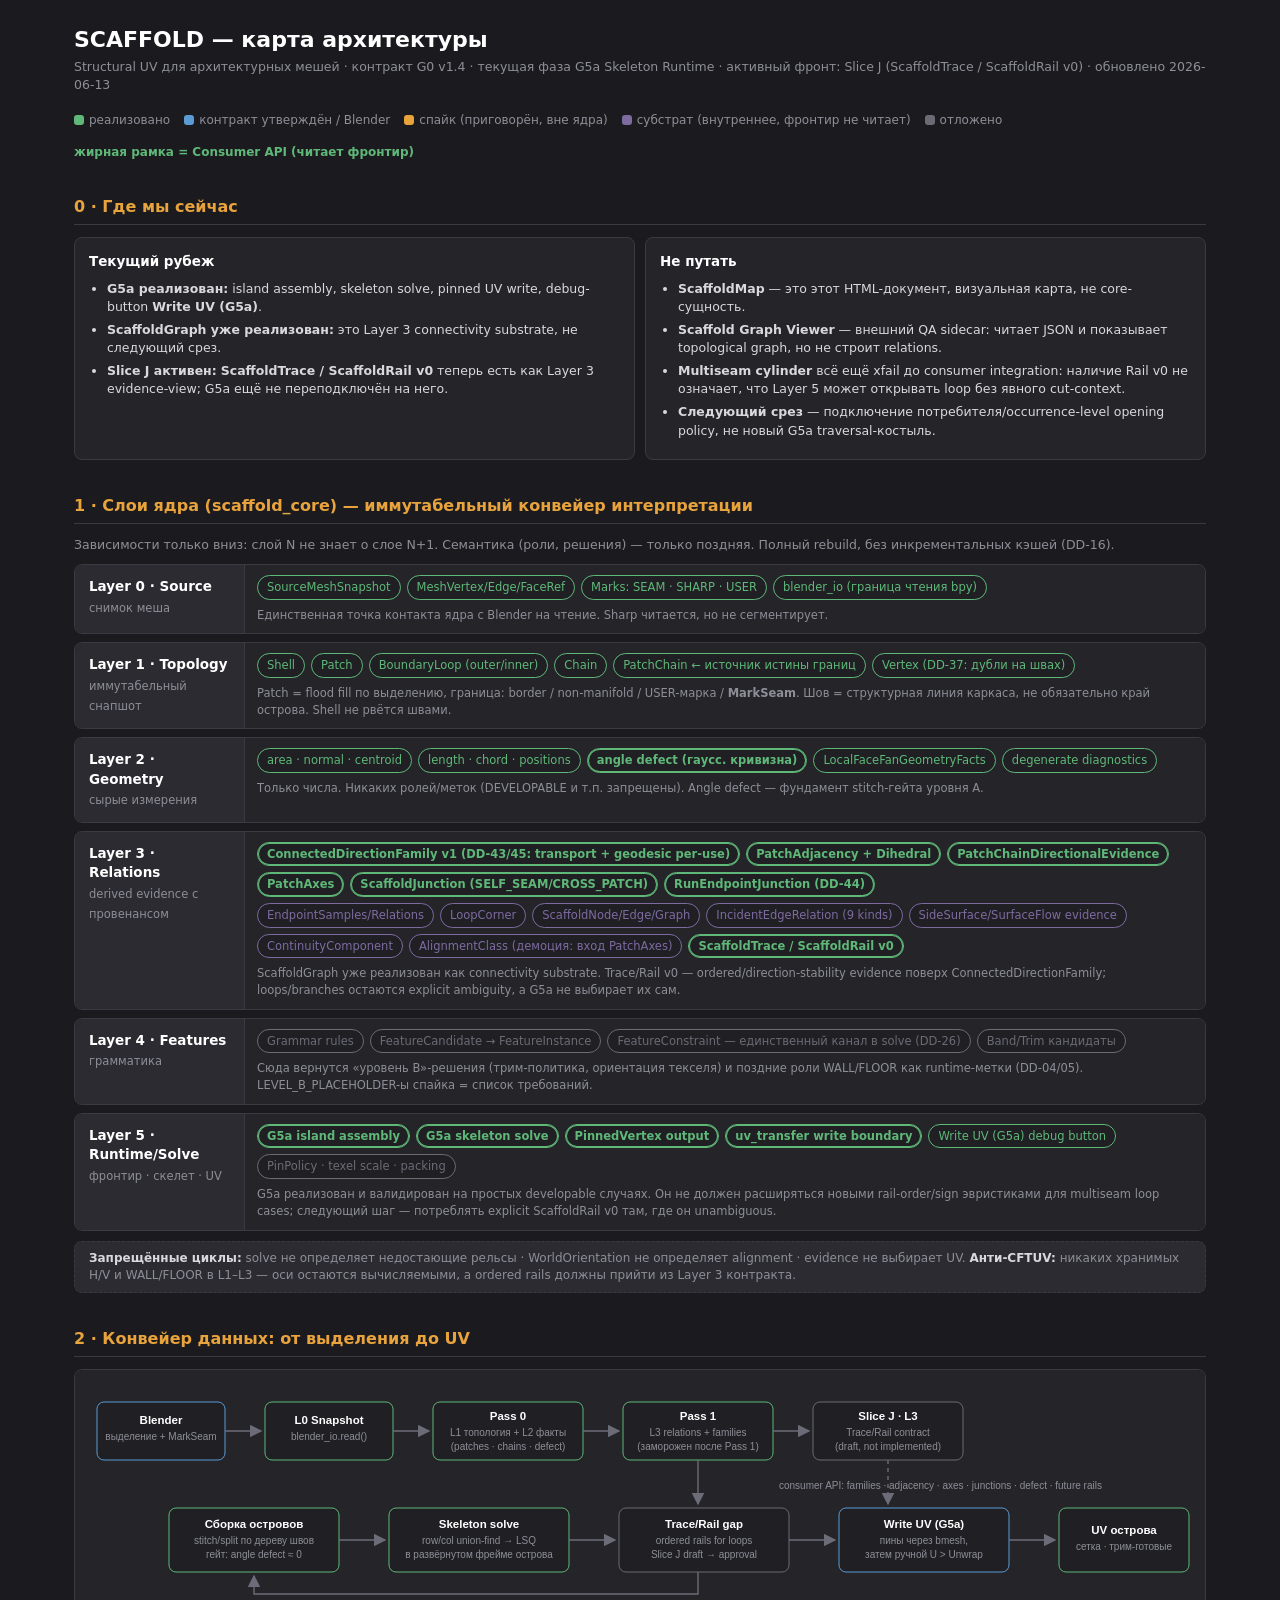
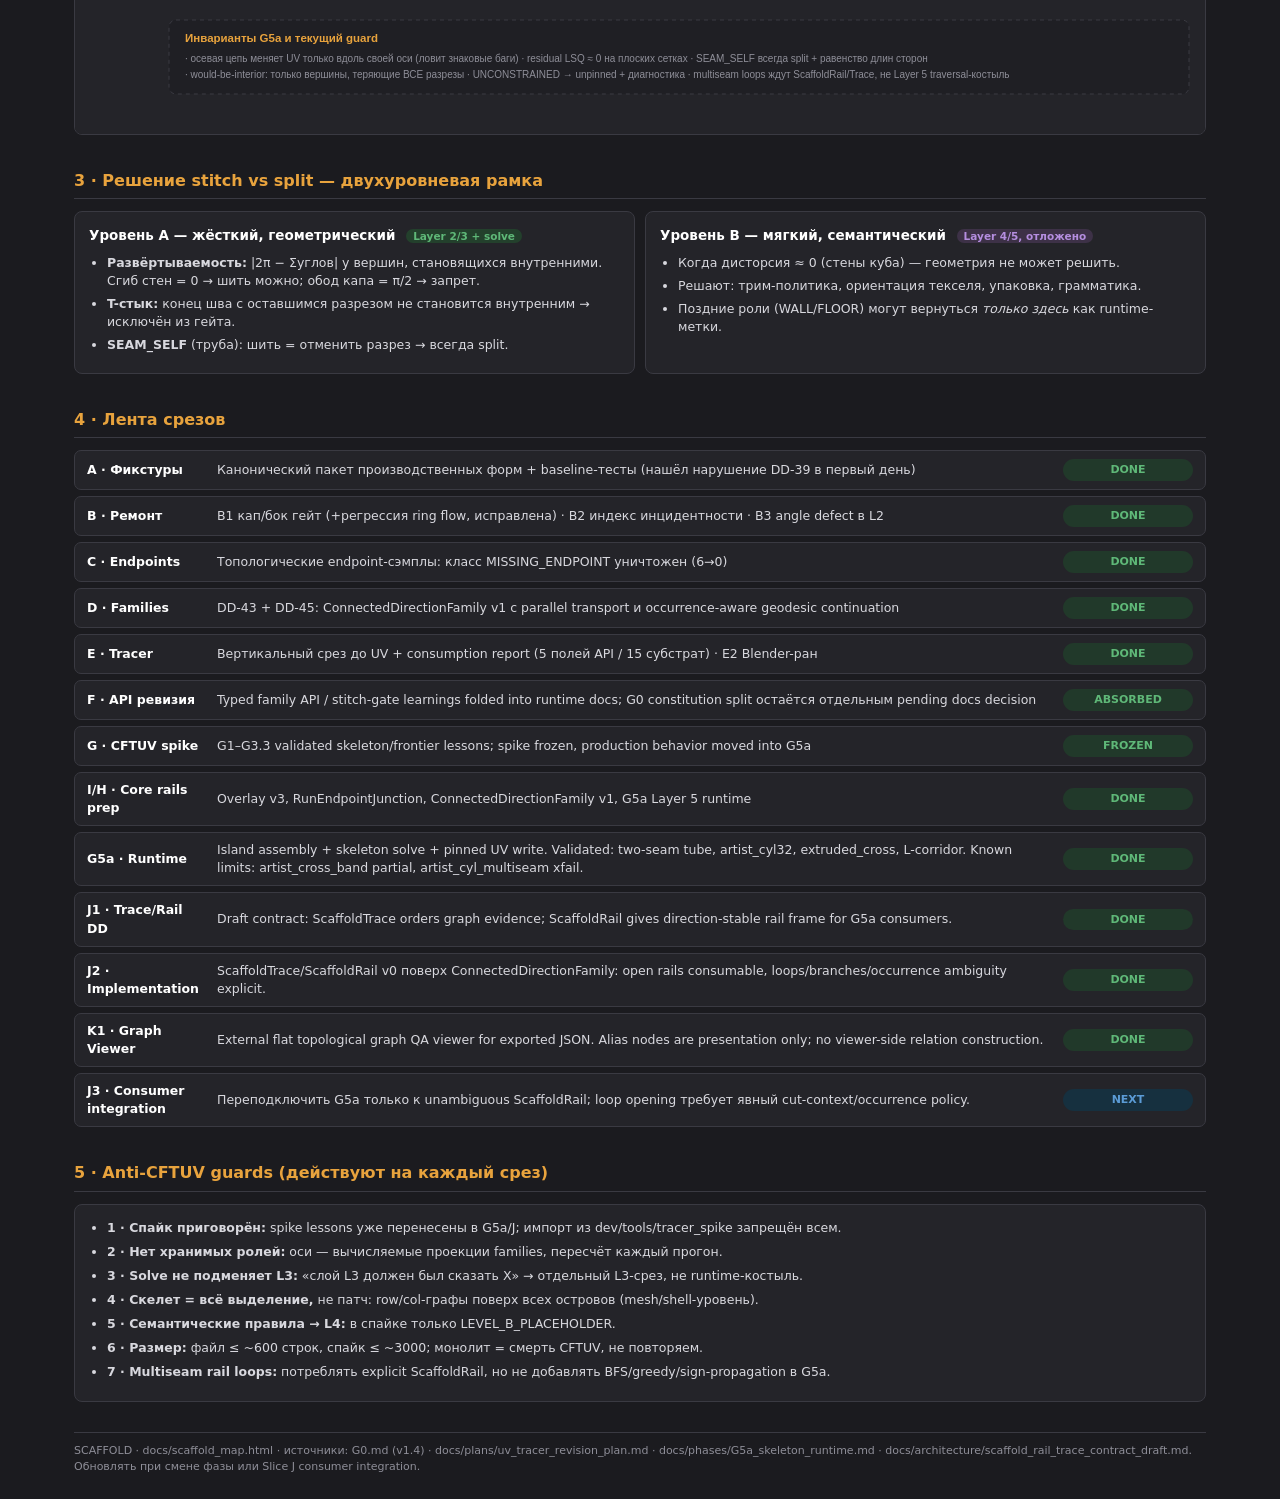
==== commit f35fce92: "Add Scaffold graph topological viewer" ====
--- a/docs/scaffold_map.html
+++ b/docs/scaffold_map.html
@@ -92,6 +92,7 @@
     <h3>Не путать</h3>
     <ul>
       <li><b>ScaffoldMap</b> — это этот HTML-документ, визуальная карта, не core-сущность.</li>
+      <li><b>Scaffold Graph Viewer</b> — внешний QA sidecar: читает JSON и показывает topological graph, но не строит relations.</li>
       <li><b>Multiseam cylinder</b> всё ещё xfail до consumer integration: наличие Rail v0 не означает, что Layer 5 может открывать loop без явного cut-context.</li>
       <li><b>Следующий срез</b> — подключение потребителя/occurrence-level opening policy, не новый G5a traversal-костыль.</li>
     </ul>
@@ -273,6 +274,7 @@
   <div class="trow"><span class="slice">G5a · Runtime</span><span>Island assembly + skeleton solve + pinned UV write. Validated: two-seam tube, artist_cyl32, extruded_cross, L-corridor. Known limits: artist_cross_band partial, artist_cyl_multiseam xfail.</span><span class="st done">DONE</span></div>
   <div class="trow"><span class="slice">J1 · Trace/Rail DD</span><span>Draft contract: ScaffoldTrace orders graph evidence; ScaffoldRail gives direction-stable rail frame for G5a consumers.</span><span class="st done">DONE</span></div>
   <div class="trow"><span class="slice">J2 · Implementation</span><span>ScaffoldTrace/ScaffoldRail v0 поверх ConnectedDirectionFamily: open rails consumable, loops/branches/occurrence ambiguity explicit.</span><span class="st done">DONE</span></div>
+  <div class="trow"><span class="slice">K1 · Graph Viewer</span><span>External flat topological graph QA viewer for exported JSON. Alias nodes are presentation only; no viewer-side relation construction.</span><span class="st done">DONE</span></div>
   <div class="trow"><span class="slice">J3 · Consumer integration</span><span>Переподключить G5a только к unambiguous ScaffoldRail; loop opening требует явный cut-context/occurrence policy.</span><span class="st active">NEXT</span></div>
 </div>
 
